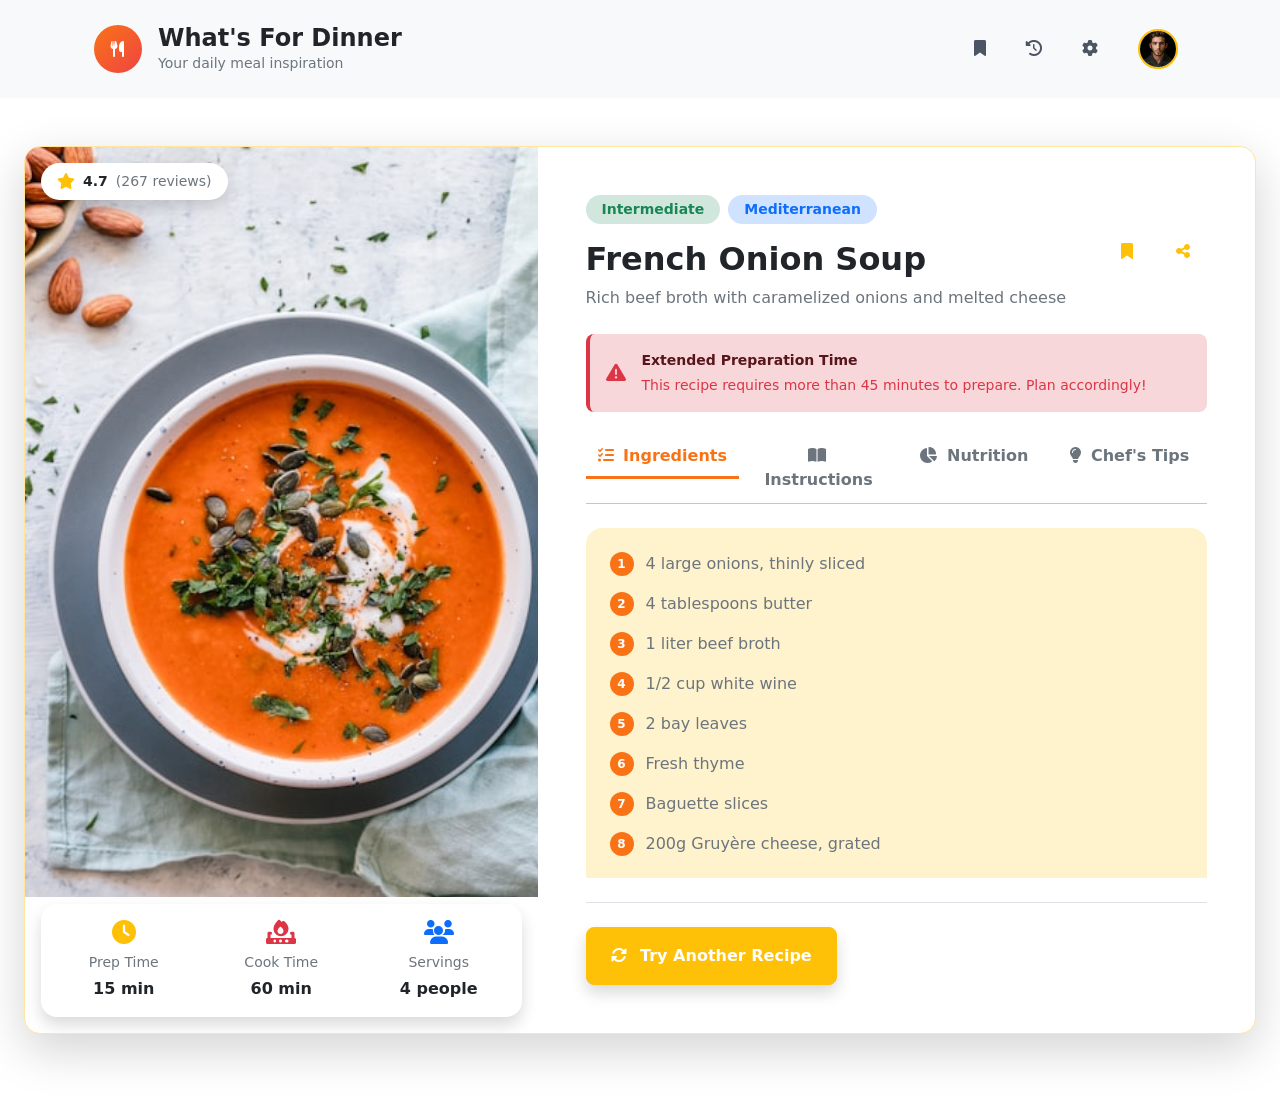
==== Assignment8/index.html @ 4bf06214 "task8" ====
<!DOCTYPE html>
<html lang="en">
<head>

    <meta charset="UTF-8">
    <meta name="viewport" content="width=device-width, initial-scale=1.0">
    <title>What's For Dinner</title>
    <link rel="stylesheet" href="css/bootstrap.min.css">
    <link rel="stylesheet" href="css/style.css">
    <link rel="stylesheet" href="css/media.css">
        <link rel="stylesheet" href="https://cdnjs.cloudflare.com/ajax/libs/font-awesome/6.7.2/css/all.min.css">
        <link rel="preconnect" href="https://fonts.googleapis.com">
<link rel="preconnect" href="https://fonts.gstatic.com" crossorigin>
<link href="https://fonts.googleapis.com/css2?family=Exo:ital,wght@0,100..900;1,100..900&display=swap" rel="stylesheet">
</head>
<body>

    <!-- navvv -->
<nav class="navbar navbar-expand-md bg-body-tertiary">
    <div class="container-lg px-4 py-3">
        <div class="d-flex align-items-center">
            <div class="logo-icon rounded-circle d-flex align-items-center justify-content-center me-3">
                <i class="fa-solid fa-utensils text-white"></i>
            </div>
            <div>
                <h1 class="h4 fw-bold text-dark mb-0">
                    What's For Dinner
                </h1>
                <p class="small text-secondary mb-0">
                    Your daily meal inspiration
                </p>
            </div>
        </div>
        <button class="navbar-toggler d-md-none" type="button" data-bs-toggle="collapse"  data-bs-target="#navbarSupportedContent" aria-controls="navbarSupportedContent" aria-expanded="false" aria-label="Toggle navigation">
            <span class="navbar-toggler-icon"></span>
        </button>
        <div class="collapse navbar-collapse" id="navbarSupportedContent">
            <ul class="navbar-nav ms-auto flex-column flex-md-row align-items-start align-items-md-center gap-2 gap-md-4">
                <li class="nav-item">
                    <a class="nav-link" href="#">
                        <i class="fa-solid fa-bookmark"></i>
                        <span class="d-md-none ms-2">
                            Saved Recipes
                        </span>
                    </a>
                </li>
                <li class="nav-item">
                    <a class="nav-link" href="#">
                        <i class="fa-solid fa-clock-rotate-left"></i>
                        <span class="d-md-none ms-2">
                            Recent
                        </span>
                    </a>
                </li>
                <li class="nav-item">
                    <a class="nav-link" href="#">
                        <i class="fa-solid fa-gear"></i>
                        <span class="d-md-none ms-2">
                            Settings
                        </span>
                    </a>
                </li>
                <li class="nav-item">
                    <a class="nav-link" href="#">
                        <img src="images/avatar-4.jpg"  alt="Profile" class="profile-img rounded-circle border border-2 border-warning">
                        <span class="d-md-none ms-2">
                            Profile
                        </span>
                    </a>
                </li>
            </ul>
        </div>
    </div>
</nav>

<!-- mainn -->
<section id="content" class="container-xxl mx-auto px-3 px-md-4 py-4 py-md-5 overflow-auto">
    <div id="recipe-display-section" class="bg-white rounded-4 shadow-lg overflow-auto mb-4 border border-warning-subtle">
        <div class="row g-0">
            <div class="col-lg-5 position-relative">
                <div class="recipe-image-container">
                    <img id="recipe-image"
                        src=""
                        alt=""
                        class="w-100 h-100 object-fit-cover">
                </div>
                <div class="position-absolute top-0 start-0 bg-white rounded-pill px-3 py-2 m-3 shadow">
                    <div class="d-flex align-items-center gap-2">
                        <i class="fa-solid fa-star text-warning"></i>
                        <span class="fw-semibold text-dark small" id="rating-average"> </span>
                        <span class="text-secondary small" id="rating-quantity"></span>

                    </div>
                </div>
                <div class="position-absolute bottom-0 start-0 end-0 bg-white bg-opacity-95 rounded-4 p-3 m-3 shadow">
                    <div class="row text-center">
                        <div class="col-4">
                            <i class="fa-solid fa-clock text-warning fs-4 mb-2"></i>
                            <p class="small text-secondary mb-1">
                                Prep Time
                            </p>
                            <p class="fw-bold text-dark mb-0" id="prep-time-display"></p>
                        </div>
                        <div class="col-4">
                            <i class="fa-solid fa-fire-burner text-danger fs-4 mb-2"></i>
                            <p class="small text-secondary mb-1">
                                Cook Time
                            </p>
                            <p class="fw-bold text-dark mb-0" id="cook-time-display"></p>
                        </div>
                        <div class="col-4">
                            <i class="fa-solid fa-users text-primary fs-4 mb-2"></i>
                            <p class="small text-secondary mb-1">
                                Servings
                            </p>
                            <p class="fw-bold text-dark mb-0" id="servings-display">  </p>
                        </div>
                    </div>
                </div>
            </div>
            <div class="col-lg-7 p-4 p-lg-5">
                <div class="d-flex flex-column flex-md-row gap-3 align-items-start justify-content-between mb-4">
                    <div>
                        <div class="d-flex align-items-center gap-2 mb-3">
                            <span class="bg-success-subtle text-success px-3 py-1 rounded-pill small fw-semibold" id="difficulty-badge"></span>
                            <span class="bg-primary-subtle text-primary px-3 py-1 rounded-pill small fw-semibold" id="category-badge"></span>
                        </div>
                        <h3  class="h2 fw-bold text-dark mb-2"id="recipe-name"></h3>
                        <p class="text-secondary mb-0" id="recipe-description"></p>
                    </div>
                    <div class="order-first order-md-0 align-self-end align-self-md-center d-flex gap-2">
                        <button class="btn btn-warning-subtle text-warning rounded-3 action-btn">
                            <i class="fa-solid fa-bookmark"></i>
                        </button>
                        <button class="btn btn-warning-subtle text-warning rounded-3 action-btn">
                            <i class="fa-solid fa-share-nodes"></i>
                        </button>

                    </div>
                </div>
                <div  id="time-warning"class="bg-danger-subtle border-start border-danger border-4 p-3 rounded-3 mb-4">
                    <div class="d-flex align-items-center">
                        <i class="fa-solid fa-triangle-exclamation text-danger fs-5 me-3"></i>
                        <div>
                            <p class="fw-semibold text-danger-emphasis small mb-1">
                                Extended Preparation Time
                            </p>
                            <p class="small text-danger mb-0">
                                This recipe requires more than 45 minutes to prepare.
                                Plan accordingly!
                            </p>
                        </div>
                    </div>
                </div>
                <div class="border-bottom border-secondary-subtle mb-4">
                    <div class="row g-0">
                        <div class="col-3">
                            <button class="tab-button  active  btn rounded-0 border-0 border-bottom border-2 py-2 fw-semibold text-secondary small" data-tab="ingredients">
                                <i class="fa-solid fa-list-check me-1"></i>
                                <span>
                                    Ingredients
                                </span>
                            </button>
                        </div>
                        <div class="col-3">
                            <button  class="tab-button w-100 btn rounded-0 border-0 border-bottom border-2 py-2 fw-semibold text-secondary small" data-tab="instructions">
                                <i class="fa-solid fa-book-open me-1"></i>
                                <span>
                                    Instructions
                                </span>
                            </button>
                        </div>
                        <div class="col-3">
                            <button class="tab-button w-100 btn rounded-0 border-0 border-bottom border-2 py-2 fw-semibold text-secondary small"data-tab="nutrition">
                                <i class="fa-solid fa-chart-pie me-1"></i>
                                <span>
                                    Nutrition
                                </span>
                            </button>
                        </div>
                        <div class="col-3">
                            <button   class="tab-button w-100 btn rounded-0 border-0 border-bottom border-2 py-2 fw-semibold text-secondary small" data-tab="tips">
                                <i class="fa-solid fa-lightbulb me-1"></i>
                                <span>
                                    Chef's Tips
                                </span>
                            </button>
                        </div>
                    </div>
                </div>
                <div  id="ingredients-tab" class="tab-content recipe-tab-content overflow-auto ">
                    <div class="bg-warning-subtle rounded-4 p-4">
                        <ul class="list-unstyled mb-0" id="ingredients-list"> </ul>
                    </div>
                </div>
                <div  id="instructions-tab" class="tab-content recipe-tab-content overflow-auto d-none">
                    <div id="instructions-list">
                    </div>
                </div>
                <div  id="nutrition-tab" class="tab-content recipe-tab-content overflow-y-auto overflow-x-hidden d-none">
                    <div class="row g-3">
                        <div class="col-12 col-md-6">
                            <div class="d-flex align-items-center justify-content-between p-3 bg-light rounded-3">
                                <div class="d-flex align-items-center">
                                    <div class="nutrition-icon ">
                                        <i class="fa-solid fa-fire"></i>
                                    </div>
                                    <span class="text-secondary fw-medium ms-3">
                                        Calories
                                    </span>
                                </div>
                                <span class="fw-bold text-dark" id="calories-value"> </span>
                            </div>
                        </div>
                        <div class="col-12 col-md-6">
                            <div class="d-flex align-items-center justify-content-between p-3 bg-light rounded-3">
                                <div class="d-flex align-items-center">
                                    <div class="nutrition-icon bg-primary-subtle text-primary">
                                        <i class="fa-solid fa-dumbbell"></i>
                                    </div>
                                    <span class="text-secondary fw-medium ms-3">
                                        Protein
                                    </span>
                                </div>
                                <span class="fw-bold text-dark" id="protein-value"></span>
                            </div>
                        </div>
                        <div class="col-12 col-md-6">
                            <div class="d-flex align-items-center justify-content-between p-3 bg-light rounded-3">
                                <div class="d-flex align-items-center">
                                    <div class="nutrition-icon bg-warning-subtle text-warning">
                                        <i class="fa-solid fa-wheat-awn"></i>
                                    </div>
                                    <span class="text-secondary fw-medium ms-3">
                                        Carbohydrates
                                    </span>
                                </div>
                                <span class="fw-bold text-dark" id="carbs-value"> </span>
                            </div>
                        </div>
                        <div class="col-12 col-md-6">
                            <div class="d-flex align-items-center justify-content-between p-3 bg-light rounded-3">
                                <div class="d-flex align-items-center">
                                    <div class="nutrition-icon bg-danger-subtle text-danger">
                                        <i class="fa-solid fa-droplet"></i>
                                    </div>
                                    <span class="text-secondary fw-medium ms-3">
                                        Fat
                                    </span>
                                </div>
                                <span class="fw-bold text-dark" id="fat-value"></span>
                            </div>
                        </div>
                        <div class="col-12 col-md-6">
                            <div class="d-flex align-items-center justify-content-between p-3 bg-light rounded-3">
                                <div class="d-flex align-items-center">
                                    <div class="nutrition-icon bg-success-subtle text-success">
                                        <i class="fa-solid fa-seedling"></i>
                                    </div>
                                    <span class="text-secondary fw-medium ms-3">
                                        Fiber
                                    </span>
                                </div>
                                <span class="fw-bold text-dark" id="fiber-value"></span>
                            </div>
                        </div>
                        <div class="col-12 col-md-6">
                            <div class="d-flex align-items-center justify-content-between p-3 bg-light rounded-3">
                                <div class="d-flex align-items-center">
                                    <div class="nutrition-icon bg-danger-subtle text-danger">
                                        <i class="fa-solid fa-cube"></i>
                                    </div>
                                    <span class="text-secondary fw-medium ms-3">
                                        Sodium
                                    </span>
                                </div>
                                <span class="fw-bold text-dark" id="sodium-value"> </span>
                            </div>
                        </div>
                    </div>
                </div>
                <div id="tips-tab" class="tab-content recipe-tab-content overflow-hidden d-none">
                    <div id="tips-list">
                       
                    </div>
                </div>
                <div class="d-flex align-items-center mt-4 pt-4 border-top">
                    <button  id="try-another-btn"class="btn btn-warning text-white px-3 px-md-4 py-2 py-md-3 rounded-3 fw-semibold shadow">
                        <i class="fa-solid fa-rotate me-1 me-md-2"></i>
                        Try Another Recipe
                    </button>
                </div>
            </div>
        </div>
    </div>
</section>

    <script src="js/bootstrap.bundle.min.js"></script>
    <script src="js/script.js"></script>
</body>
</html>
---- Assignment8/css/style.css ----
.logo-icon {
    width: 48px;
    height: 48px;
    background: linear-gradient(135deg, #f97316, #ef4444);
}

.nav-link {
    border: none;
    background: transparent;
    color: #4b5563;
    padding: 0;
}

.nav-link:hover {
    color: #ea580c;
}

.profile-img {
    width: 40px;
    height: 40px;
    object-fit: cover;
}


.nav-links {
    width: 100%;
    margin-top: 15px;
}




/* heroo */
.recipe-image-container {
    height: 400px;
}

.profile-img {
    width: 40px;
    height: 40px;
    object-fit: cover;
}
.tab-button {
    border-bottom: 3px solid transparent !important;
    color: #6c757d !important;
    transition: 0.2s;
}

.tab-button.active {
    border-bottom: 3px solid #f97316 !important;
    color: #f97316 !important;
}

.action-btn {
    width: 48px;
    height: 48px;
}

.recipe-tab-content {
    height: 350px;
}

.ingredient-number {
    width: 24px;
    height: 24px;
    min-width: 24px;
    background-color: #f97316;
    color: white;
    border-radius: 50%;
    display: flex;
    align-items: center;
    justify-content: center;
    font-size: 12px;
    font-weight: bold;
    margin-right: 12px;
}

.step-number {
    width: 48px;
    height: 48px;
    min-width: 48px;
    background-color: #f97316;
    color: white;
    border-radius: 12px;
    display: flex;
    align-items: center;
    justify-content: center;
    font-size: 20px;
    font-weight: bold;
    margin-right: 16px;
}

.nutrition-icon {
    width: 40px;
    height: 40px;
    border-radius: 8px;
    display: flex;
    align-items: center;
    justify-content: center;
 background-color: #FFEDD4;

}
.fa-fire {
    color:#F54900 ;
}
.fa-wheat-awn{
    color:#D08700;
}
@media (min-width: 992px) {
    .recipe-image-container {
        height: 750px;
    }
}

@media (min-width: 768px) {

    .nav-links {
        width: auto;
        margin-top: 0;
        margin-left: auto;
    }

}
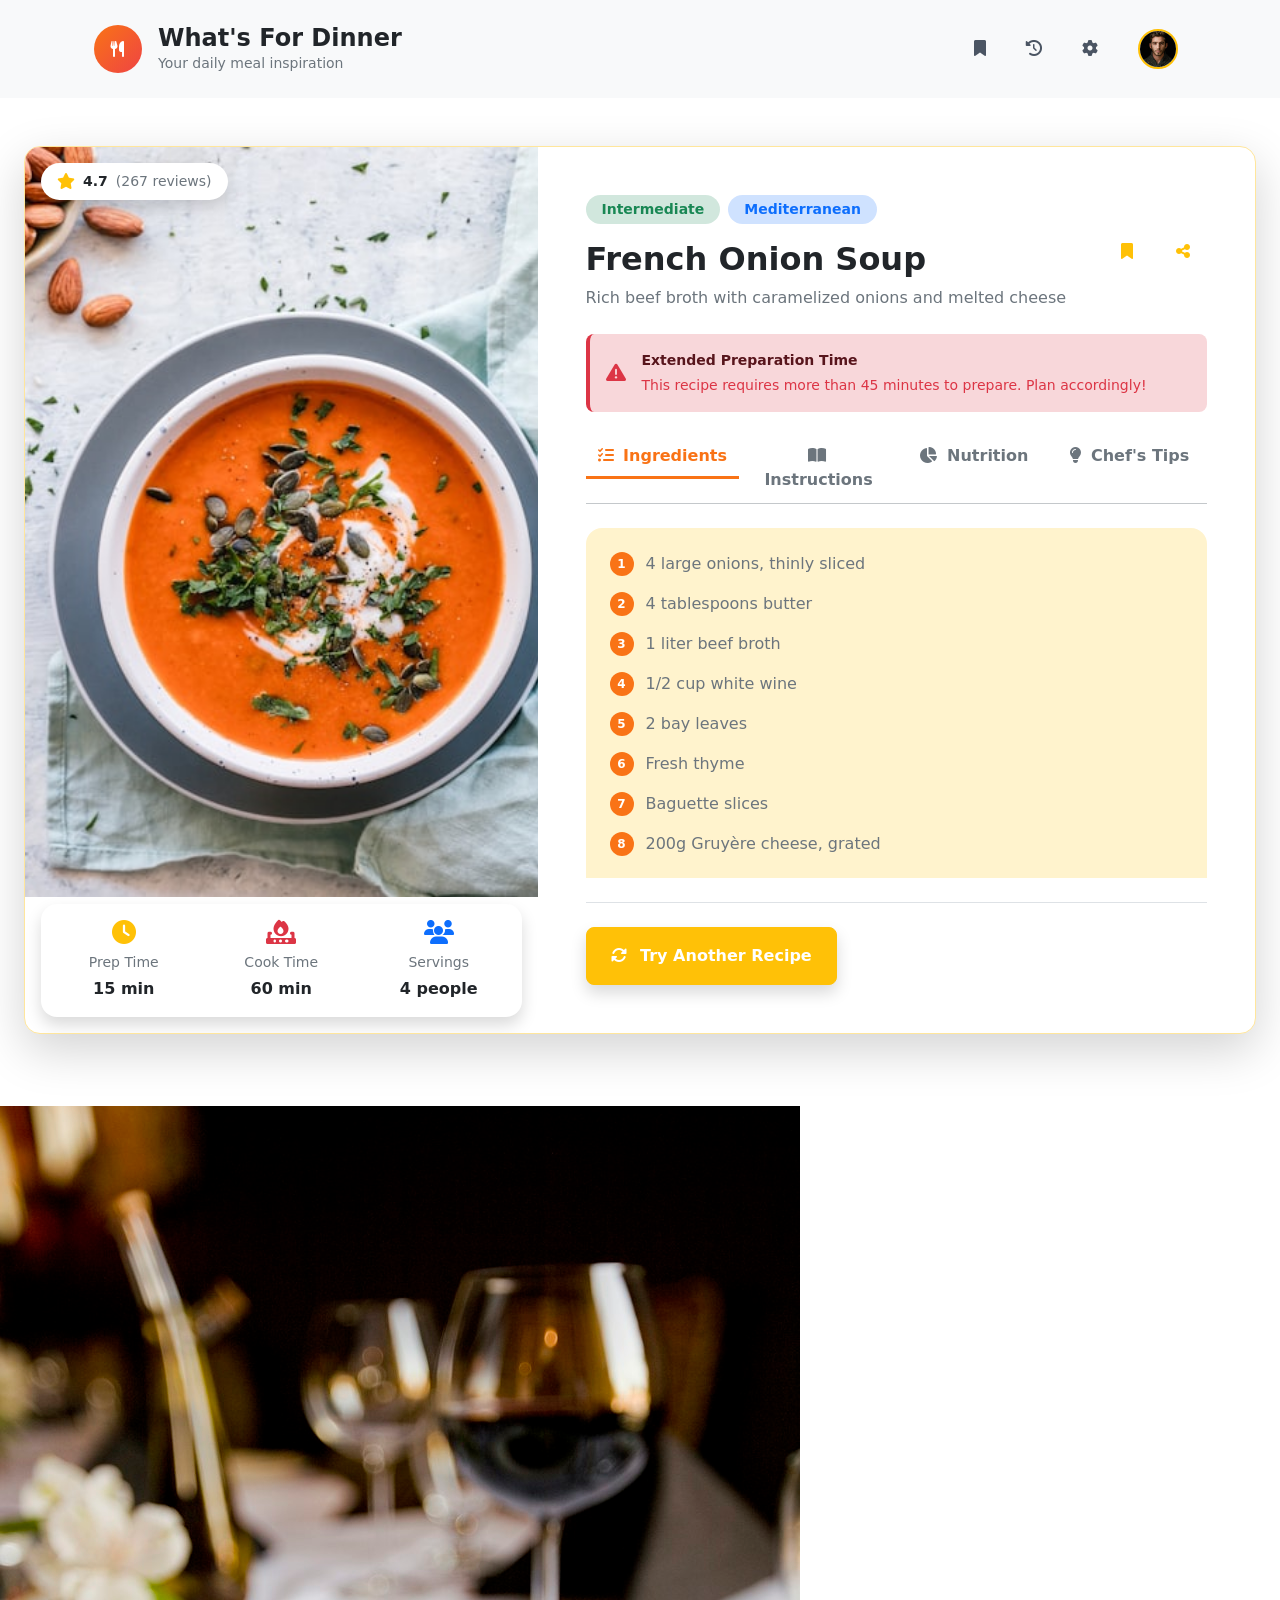
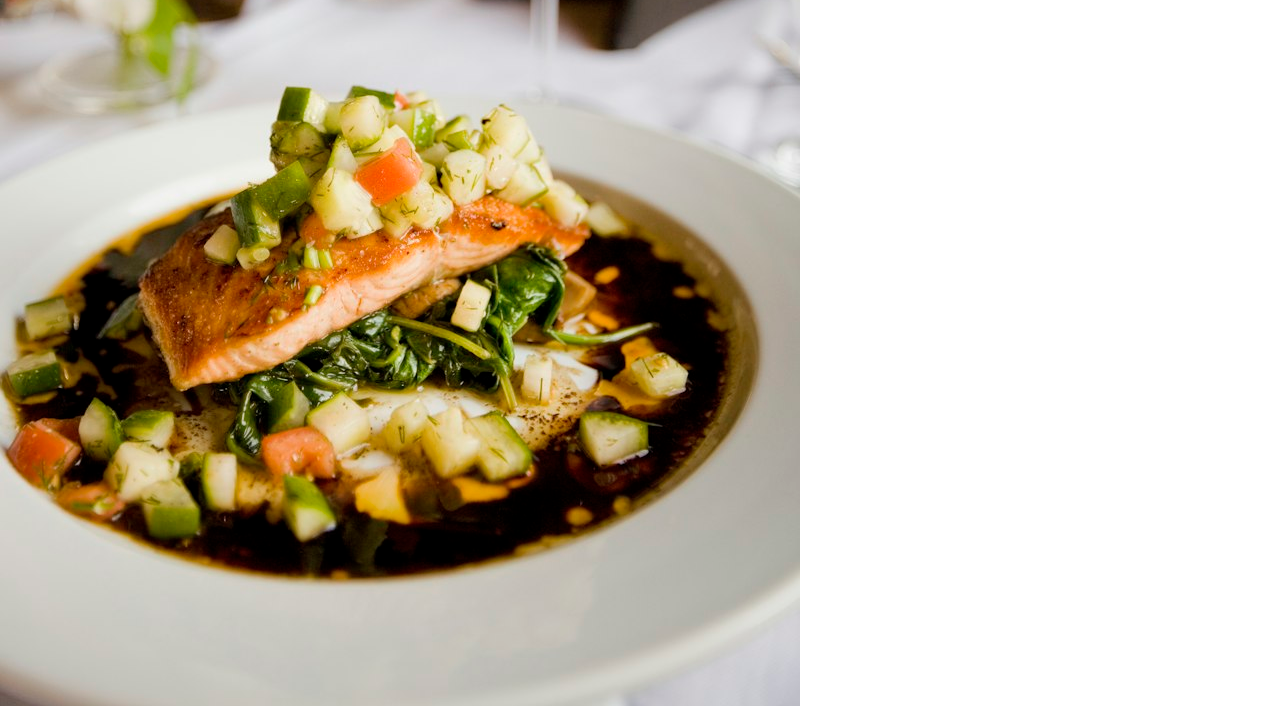
==== commit 59373bd4: "aa" ====
--- a/Assignment8/index.html
+++ b/Assignment8/index.html
@@ -294,6 +294,7 @@
         </div>
     </div>
 </section>
+<img src="images/honey.jpg" alt="">
 
     <script src="js/bootstrap.bundle.min.js"></script>
     <script src="js/script.js"></script>
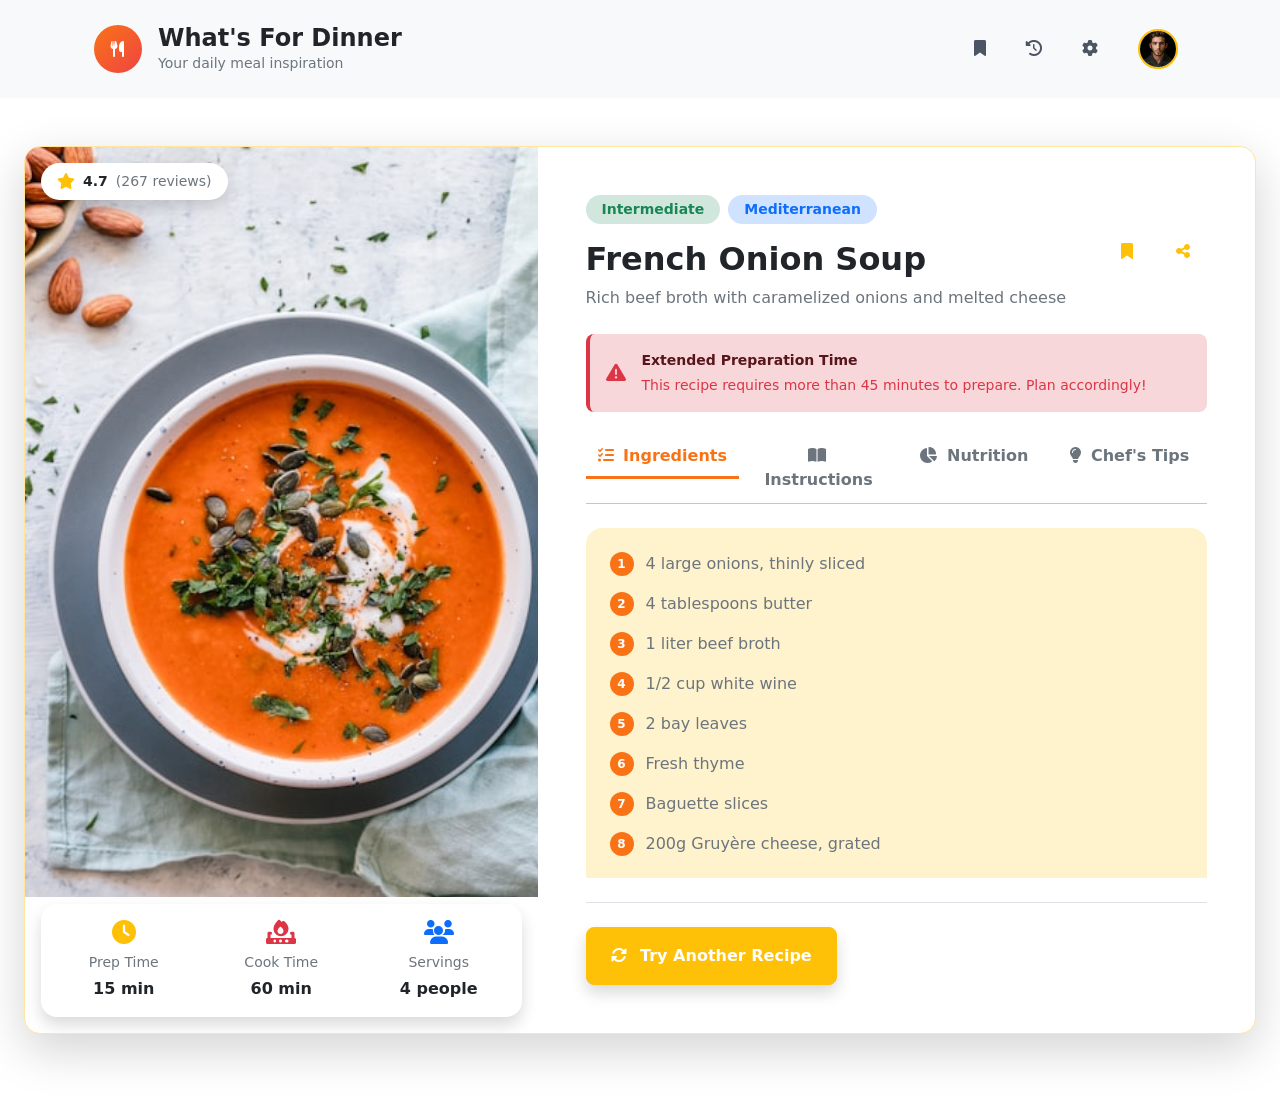
==== commit 399d3bb4: "edit" ====
--- a/Assignment8/index.html
+++ b/Assignment8/index.html
@@ -294,7 +294,6 @@
         </div>
     </div>
 </section>
-<img src="images/honey.jpg" alt="">
 
     <script src="js/bootstrap.bundle.min.js"></script>
     <script src="js/script.js"></script>
